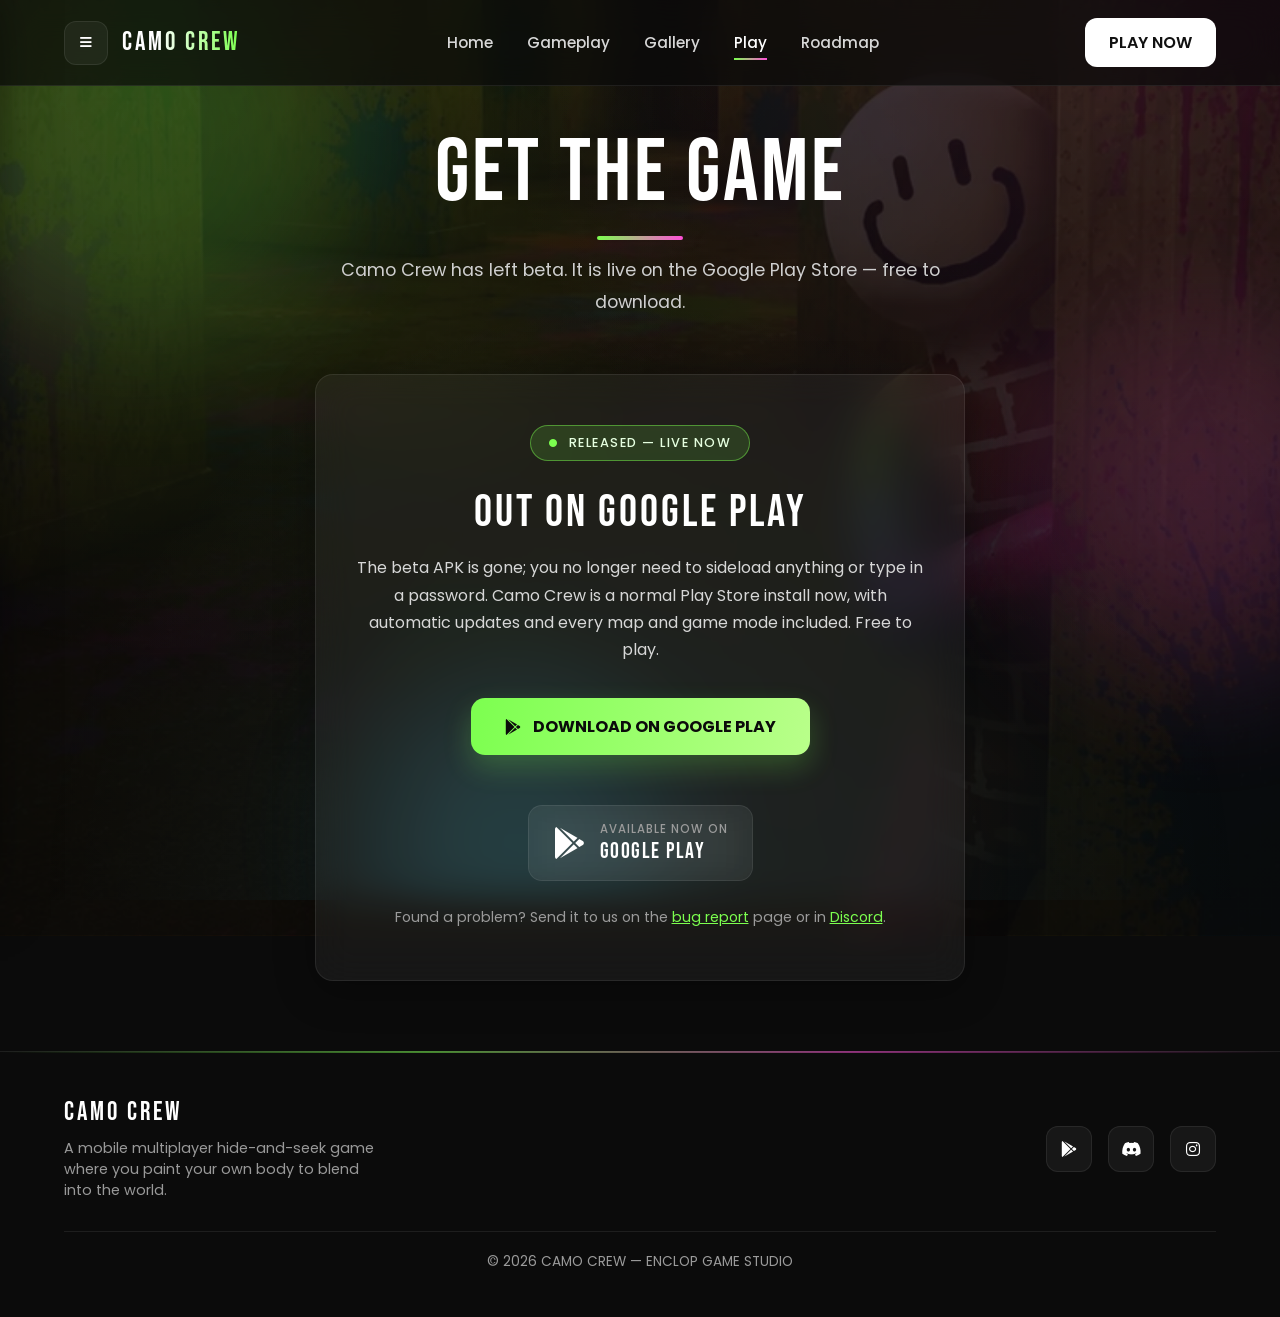
==== client/public/camocrew/beta.html @ c62361b6 "Site redesign + Camo Crew legal pages Adds the /camocrew/privacy and /camocrew/terms routes the game" ====
<!DOCTYPE html>
<html lang="en">
<head>
<meta charset="UTF-8">
<meta name="viewport" content="width=device-width, initial-scale=1.0, viewport-fit=cover">
<title>CAMO CREW | Get The Game</title>

<meta name="description" content="Camo Crew is out now on Google Play. Download it free and start hiding.">
<meta name="theme-color" content="#0b0b0b">
<link rel="icon" href="assets/img/bg6.webp" type="image/webp">

<meta property="og:type" content="website">
<meta property="og:site_name" content="Camo Crew">
<meta property="og:title" content="CAMO CREW | Get The Game">
<meta property="og:description" content="Camo Crew is out now on Google Play. Download it free and start hiding.">
<meta property="og:image" content="box1.jpg">
<meta name="twitter:card" content="summary_large_image">
<meta name="twitter:title" content="CAMO CREW | Get The Game">
<meta name="twitter:description" content="Camo Crew is out now on Google Play. Download it free and start hiding.">

<link rel="preconnect" href="https://fonts.googleapis.com">
<link rel="preconnect" href="https://fonts.gstatic.com" crossorigin>
<link href="https://fonts.googleapis.com/css2?family=Bebas+Neue&family=Poppins:wght@300;400;500;600;700&display=swap" rel="stylesheet">
<link rel="stylesheet" href="https://cdnjs.cloudflare.com/ajax/libs/font-awesome/6.4.0/css/all.min.css">
<link rel="stylesheet" href="assets/style.css">

<style>body::before{background-image:linear-gradient(rgba(9,9,9,.84),rgba(9,9,9,.93)),url("assets/img/bg4.webp")}</style>
</head>
<body>

<!-- Loading Screen -->
<div id="loading-screen">
  <img src="assets/img/bg6.webp" alt="Camo Crew logo" width="140" height="303">
  <div class="logo-text" style="font-size:2rem">CAMO CREW</div>
  <div class="loader-line"><div class="loader-fill"></div></div>
  <p style="margin-top:15px;color:#aaa;font-size:.75rem;letter-spacing:2px">LOADING GAME WORLD...</p>
</div>

<!-- Navigation -->
<nav>
  <div class="nav-brand">
    <button class="menu-btn" id="menuToggle" type="button"><i class="fas fa-bars"></i></button>
    <span class="logo-text">CAMO CREW</span>
  </div>
  <ul class="nav-links">
    <li><a href="index.html">Home</a></li>
    <li><a href="gameplay.html">Gameplay</a></li>
    <li><a href="gallery.html">Gallery</a></li>
    <li><a href="beta.html" class="active">Play</a></li>
    <li><a href="roadmap.html">Roadmap</a></li>
  </ul>
  <a href="https://play.google.com/store/apps/details?id=com.enclop.crewcamo" class="btn-outline" target="_blank" rel="noopener">PLAY NOW</a>
</nav>

<!-- Sidebar -->
<div class="sidebar-overlay" id="sidebarOverlay"></div>
<aside class="sidebar" id="sidebar">
  <div class="sidebar-header">
    <span class="logo-text">MENU</span>
    <button class="sidebar-close" id="sidebarClose" type="button" aria-label="Close menu"><i class="fas fa-times"></i></button>
  </div>
  <ul class="sidebar-menu">
    <li><a href="index.html"><i class="fas fa-home"></i> Home</a></li>
    <li><a href="gameplay.html"><i class="fas fa-gamepad"></i> Gameplay</a></li>
    <li><a href="gallery.html"><i class="fas fa-images"></i> Gallery</a></li>
    <li><a href="beta.html" class="active"><i class="fas fa-rocket"></i> Play</a></li>
    <li><a href="roadmap.html"><i class="fas fa-map"></i> Roadmap</a></li>
    <li><a href="faq.html"><i class="fas fa-question-circle"></i> FAQ</a></li>
    <li><a href="bug-report.html"><i class="fas fa-bug"></i> Bug Report</a></li>
    <li><a href="changelog.html"><i class="fas fa-history"></i> Changelog</a></li>
    <li><a href="contact.html"><i class="fas fa-envelope"></i> Contact</a></li>
  </ul>
</aside>

<div class="container">

<section class="page-header">
  <h1>Get The Game</h1>
  <p>Camo Crew has left beta. It is live on the Google Play Store — free to download.</p>
</section>

<div class="beta-card" data-reveal>
  <div class="beta-status-badge"><i class="fas fa-circle"></i> RELEASED — LIVE NOW</div>

  <h2>Out On Google Play</h2>

  <p>
    The beta APK is gone; you no longer need to sideload anything or type in a password.
    Camo Crew is a normal Play Store install now, with automatic updates and every map and
    game mode included. Free to play.
  </p>

  <a href="https://play.google.com/store/apps/details?id=com.enclop.crewcamo" class="btn-download" target="_blank" rel="noopener">
    <i class="fab fa-google-play"></i> DOWNLOAD ON GOOGLE PLAY
  </a>

  <div class="playstore-badge-box">
    <i class="fab fa-google-play"></i>
    <div class="playstore-text-box">
      <span>Available now on</span>
      <span>Google Play</span>
    </div>
  </div>

  <p style="font-size:.88rem;color:#9b9b9b">
    Found a problem? Send it to us on the <a href="bug-report.html" style="color:var(--accent)">bug report</a> page
    or in <a href="https://discord.com/invite/6DfUdzdFw" target="_blank" rel="noopener" style="color:var(--accent)">Discord</a>.
  </p>
</div>

</div>

<!-- Footer -->
<footer>
  <div class="footer-content">
    <div>
      <span class="logo-text">CAMO CREW</span>
      <p style="color:#999;margin-top:10px;max-width:320px;font-size:.9rem">
        A mobile multiplayer hide-and-seek game where you paint your own body to blend into the world.
      </p>
    </div>
    <div class="socials">
      <a href="https://play.google.com/store/apps/details?id=com.enclop.crewcamo" target="_blank" rel="noopener" title="Google Play" aria-label="Google Play"><i class="fab fa-google-play"></i></a>
      <a href="https://discord.com/invite/6DfUdzdFw" target="_blank" rel="noopener" title="Discord" aria-label="Discord"><i class="fab fa-discord"></i></a>
      <a href="https://www.instagram.com/_enclop" target="_blank" rel="noopener" title="Instagram" aria-label="Instagram"><i class="fab fa-instagram"></i></a>
    </div>
  </div>
  <div class="copyright">© 2026 CAMO CREW — ENCLOP GAME STUDIO</div>
</footer>

<script src="assets/app.js" defer></script>
</body>
</html>
---- client/public/camocrew/assets/style.css ----
/* =========================================================
   CAMO CREW — shared stylesheet
   One file for all pages. Edit here, every page updates.
========================================================= */

:root{
  --bg:#0b0b0b;
  --bg2:#171717;
  --card:rgba(255,255,255,.05);
  --card-hover:rgba(255,255,255,.08);
  --border:rgba(255,255,255,.08);
  --border-hi:rgba(255,255,255,.20);
  --white:#ffffff;
  --text:#d7d7d7;
  --muted:#9b9b9b;
  --radius:18px;

  /* paint accents */
  --accent:#7cff4f;          /* camo lime */
  --accent-2:#ff4fd8;        /* splash magenta */
  --accent-3:#4fd8ff;        /* splash cyan */
  --accent-soft:rgba(124,255,79,.14);
  --accent-line:rgba(124,255,79,.45);

  --ease:cubic-bezier(.22,.61,.36,1);
  --nav-h:82px;
}

*{margin:0;padding:0;box-sizing:border-box}

html{scroll-behavior:smooth;-webkit-text-size-adjust:100%;overflow-x:hidden}

body{
  font-family:'Poppins',sans-serif;
  background:var(--bg);
  color:#fff;
  min-height:100vh;
  min-height:100dvh;
  position:relative;
  display:flex;
  flex-direction:column;
}

img{max-width:100%;display:block}

::selection{background:var(--accent);color:#0b0b0b}

/* =========================================
   BACKGROUND
========================================= */
body::before{
  content:"";
  position:fixed;
  inset:-4%;
  background-image:linear-gradient(rgba(9,9,9,.84), rgba(9,9,9,.93)), url("img/bg1.webp");
  background-size:cover;
  background-position:center;
  background-repeat:no-repeat;
  z-index:-2;
  animation:kenburns 44s ease-in-out infinite alternate;
  will-change:transform;
}

body::after{
  content:"";
  position:fixed;
  inset:0;
  background:
    radial-gradient(circle at 12% 8%, rgba(124,255,79,.10), transparent 42%),
    radial-gradient(circle at 88% 0%, rgba(255,79,216,.09), transparent 45%),
    radial-gradient(circle at 50% 100%, rgba(79,216,255,.07), transparent 55%);
  z-index:-1;
  pointer-events:none;
}

/* floating paint blobs (added by app.js) */
.paint-blobs{position:fixed;inset:0;z-index:-1;overflow:hidden;pointer-events:none}
.paint-blobs span{
  position:absolute;
  border-radius:50%;
  filter:blur(70px);
  opacity:.16;
  will-change:transform;
}
.paint-blobs span:nth-child(1){width:420px;height:420px;background:var(--accent);top:-8%;left:-6%;animation:drift1 26s ease-in-out infinite alternate}
.paint-blobs span:nth-child(2){width:360px;height:360px;background:var(--accent-2);top:35%;right:-8%;animation:drift2 32s ease-in-out infinite alternate}
.paint-blobs span:nth-child(3){width:300px;height:300px;background:var(--accent-3);bottom:-10%;left:28%;animation:drift3 29s ease-in-out infinite alternate}

/* =========================================
   TYPOGRAPHY
========================================= */
h1,h2,h3,.logo-text{
  font-family:'Bebas Neue',sans-serif;
  letter-spacing:3px;
  font-weight:400;
  text-transform:uppercase;
}

/* =========================================
   ANIMATIONS
========================================= */
@keyframes fadeUp{
  0%{opacity:0;transform:translateY(35px)}
  100%{opacity:1;transform:translateY(0)}
}
@keyframes floating{
  0%,100%{transform:translateY(0)}
  50%{transform:translateY(-6px)}
}
@keyframes loading{
  0%{transform:translateX(-120%)}
  100%{transform:translateX(350%)}
}
@keyframes pulseDot{
  0%,100%{opacity:1;transform:scale(1)}
  50%{opacity:.35;transform:scale(.75)}
}
@keyframes kenburns{
  0%{transform:scale(1) translate3d(0,0,0)}
  100%{transform:scale(1.09) translate3d(-1.5%,-1%,0)}
}
@keyframes drift1{0%{transform:translate3d(0,0,0)}100%{transform:translate3d(16vw,12vh,0)}}
@keyframes drift2{0%{transform:translate3d(0,0,0)}100%{transform:translate3d(-14vw,-10vh,0)}}
@keyframes drift3{0%{transform:translate3d(0,0,0)}100%{transform:translate3d(10vw,-14vh,0)}}
@keyframes sheen{
  0%{transform:translateX(-120%) skewX(-18deg)}
  100%{transform:translateX(320%) skewX(-18deg)}
}

/* scroll reveal */
[data-reveal]{
  opacity:0;
  transform:translateY(28px);
  transition:opacity .7s var(--ease), transform .7s var(--ease);
  transition-delay:calc(var(--i,0) * 90ms);
}
[data-reveal].is-visible{opacity:1;transform:none}

/* =========================================
   SCROLLBAR
========================================= */
::-webkit-scrollbar{width:7px}
::-webkit-scrollbar-track{background:#111}
::-webkit-scrollbar-thumb{background:#4b4b4b;border-radius:20px}
::-webkit-scrollbar-thumb:hover{background:var(--accent)}

/* =========================================
   LOADING SCREEN
========================================= */
#loading-screen{
  position:fixed;
  inset:0;
  background:#000;
  display:flex;
  flex-direction:column;
  justify-content:center;
  align-items:center;
  text-align:center;
  z-index:999999;
  transition:opacity .7s ease, visibility .7s ease;
}
#loading-screen.fade-out{opacity:0;visibility:hidden;pointer-events:none}
#loading-screen img{max-width:140px;margin-bottom:16px;animation:floating 3s ease-in-out infinite}
.loader-line{
  width:220px;height:4px;background:#1f1f1f;border-radius:30px;
  overflow:hidden;margin-top:18px;
}
.loader-fill{
  width:40%;height:100%;
  background:linear-gradient(90deg,var(--accent),var(--accent-2));
  animation:loading 1.2s infinite linear;
}

/* =========================================
   NAVIGATION BAR
========================================= */
nav{
  position:fixed;
  top:0;left:0;
  width:100%;
  padding:18px 5%;
  display:flex;
  justify-content:space-between;
  align-items:center;
  gap:16px;
  background:rgba(10,10,10,.70);
  backdrop-filter:blur(18px);
  -webkit-backdrop-filter:blur(18px);
  border-bottom:1px solid var(--border);
  z-index:1000;
  animation:fadeUp .6s ease;
  transition:padding .3s var(--ease), background .3s var(--ease), box-shadow .3s var(--ease);
}
nav.scrolled{
  padding:11px 5%;
  background:rgba(8,8,8,.88);
  box-shadow:0 10px 30px rgba(0,0,0,.45);
}

.nav-brand{display:flex;align-items:center;gap:14px}

.logo-text{font-size:1.6rem;color:#fff}
.nav-brand .logo-text{
  background:linear-gradient(90deg,#fff 30%,var(--accent));
  -webkit-background-clip:text;
  background-clip:text;
  -webkit-text-fill-color:transparent;
}

.menu-btn{
  width:44px;height:44px;
  border:1px solid var(--border);
  border-radius:12px;
  background:rgba(255,255,255,.05);
  color:#fff;cursor:pointer;
  transition:.3s var(--ease);
  flex-shrink:0;
}
.menu-btn:hover{background:var(--accent);color:#111;border-color:var(--accent);transform:scale(1.06)}

.nav-links{display:flex;list-style:none;gap:34px}
.nav-links li{list-style:none}
.nav-links a{
  color:var(--text);
  text-decoration:none;
  font-size:.95rem;
  font-weight:500;
  position:relative;
  transition:.3s;
}
.nav-links a::after{
  content:"";position:absolute;left:0;bottom:-7px;
  width:0;height:2px;
  background:linear-gradient(90deg,var(--accent),var(--accent-2));
  transition:.3s var(--ease);
}
.nav-links a:hover,.nav-links a.active{color:#fff}
.nav-links a:hover::after,.nav-links a.active::after{width:100%}

.btn-outline{
  padding:12px 24px;
  border-radius:12px;
  background:#fff;
  color:#111;
  text-decoration:none;
  font-weight:600;
  white-space:nowrap;
  transition:.3s var(--ease);
}
.btn-outline:hover{
  transform:translateY(-3px);
  background:var(--accent);
  box-shadow:0 10px 24px rgba(124,255,79,.28);
}

/* =========================================
   SIDEBAR
========================================= */
.sidebar{
  position:fixed;
  top:0;left:-320px;
  width:290px;
  max-width:86vw;
  height:100vh;height:100dvh;
  background:rgba(15,15,15,.97);
  backdrop-filter:blur(24px);
  -webkit-backdrop-filter:blur(24px);
  border-right:1px solid var(--border);
  padding:28px 20px;
  transition:left .35s var(--ease);
  z-index:2000;
  display:flex;
  flex-direction:column;
  overflow-y:auto;
  box-shadow:20px 0 50px rgba(0,0,0,.5);
}
.sidebar.open{left:0}

.sidebar-overlay{
  position:fixed;inset:0;
  background:rgba(0,0,0,.55);
  backdrop-filter:blur(4px);
  opacity:0;visibility:hidden;
  transition:.35s;
  z-index:1500;
}
.sidebar-overlay.open{opacity:1;visibility:visible}

.sidebar-header{
  display:flex;justify-content:space-between;align-items:center;
  padding-bottom:18px;margin-bottom:25px;
  border-bottom:1px solid var(--border);
}
.sidebar-close{
  background:none;border:none;color:#fff;
  font-size:1.2rem;cursor:pointer;
  width:44px;height:44px;
  transition:.3s var(--ease);
}
.sidebar-close:hover{transform:rotate(90deg);color:var(--accent)}

.sidebar-menu{
  list-style:none;display:flex;flex-direction:column;
  gap:8px;margin-top:10px;
}
.sidebar-menu li{width:100%}
.sidebar-menu a{
  display:flex;align-items:center;gap:14px;
  min-height:46px;
  padding:12px 16px;
  text-decoration:none;color:var(--text);
  border-radius:12px;
  transition:.3s var(--ease);
  font-size:.95rem;font-weight:500;
}
.sidebar-menu a i{width:22px;text-align:center}
.sidebar-menu a:hover{
  background:var(--accent-soft);
  color:#fff;transform:translateX(8px);
}
.sidebar-menu a:hover i{color:var(--accent)}
.sidebar-menu a.active{background:var(--accent);color:#111;font-weight:600}
.sidebar-menu a.active i{color:#111}

/* =========================================
   MAIN CONTAINER
========================================= */
.container{
  max-width:1250px;
  width:100%;
  margin:auto;
  padding:130px 5% 70px;
  position:relative;
  z-index:2;
  flex:1;
}

/* =========================================
   PAGE HEADER (inner pages)
========================================= */
.page-header{
  text-align:center;
  margin-bottom:56px;
  animation:fadeUp .8s ease;
}
.page-header h1{
  font-size:clamp(2.6rem,8vw,5.5rem);
  color:#fff;
  margin-bottom:15px;
  line-height:1;
}
.page-header h1::after{
  content:"";
  display:block;
  width:86px;height:4px;
  margin:18px auto 0;
  border-radius:4px;
  background:linear-gradient(90deg,var(--accent),var(--accent-2));
}
.page-header p{
  color:#cfcfcf;
  font-size:clamp(.98rem,2.4vw,1.1rem);
  max-width:650px;
  margin:auto;
  line-height:1.8;
}

/* =========================================
   SHARED CARD LOOK
========================================= */
.card-surface,
.stat-card,.feature-card,.gallery-item,.mechanics-box,
.timeline-item,.faq-item,.changelog-card,.beta-card,
.report-card,.contact-info-card,.contact-form-card{
  background:var(--card);
  border:1px solid var(--border);
  border-radius:var(--radius);
  backdrop-filter:blur(18px);
  -webkit-backdrop-filter:blur(18px);
  position:relative;
  transition:transform .35s var(--ease), background .35s var(--ease), border-color .35s var(--ease), box-shadow .35s var(--ease);
}

.stat-card:hover,.feature-card:hover,.gallery-item:hover,
.timeline-item:hover,.changelog-card:hover,.contact-info-card:hover{
  transform:translateY(-8px);
  background:var(--card-hover);
  border-color:var(--accent-line);
  box-shadow:0 18px 40px rgba(0,0,0,.45), 0 0 0 1px rgba(124,255,79,.06);
}

/* sheen sweep on hover */
.stat-card,.feature-card,.gallery-item{overflow:hidden}
.stat-card::after,.feature-card::after,.gallery-item::after{
  content:"";
  position:absolute;top:0;left:0;
  width:45%;height:100%;
  background:linear-gradient(90deg,transparent,rgba(255,255,255,.10),transparent);
  transform:translateX(-120%) skewX(-18deg);
  pointer-events:none;
}
.stat-card:hover::after,.feature-card:hover::after,.gallery-item:hover::after{
  animation:sheen .9s var(--ease);
}

/* =========================================
   HERO (home)
========================================= */
.hero{
  min-height:80vh;
  min-height:80dvh;
  display:flex;
  flex-direction:column;
  justify-content:center;
  align-items:flex-start;
  max-width:760px;
}
.hero > *{animation:fadeUp .9s var(--ease) both}
.hero-badge{animation-delay:.05s}
.hero h1{animation-delay:.15s}
.hero p{animation-delay:.28s}
.hero-actions{animation-delay:.4s}

.hero-badge{
  display:inline-flex;align-items:center;gap:10px;
  padding:10px 18px;
  background:var(--accent-soft);
  border:1px solid var(--accent-line);
  border-radius:50px;
  font-size:.8rem;letter-spacing:2px;
  color:#e6ffe0;
  margin-bottom:28px;
}
.hero-badge::before{
  content:"";width:8px;height:8px;border-radius:50%;
  background:var(--accent);
  box-shadow:0 0 12px var(--accent);
  animation:pulseDot 1.6s infinite;
}

.hero h1{
  font-size:clamp(3rem,10vw,7rem);
  line-height:.92;
  margin-bottom:24px;
  color:#fff;
}
.hero h1 span{
  background:linear-gradient(100deg,var(--accent),var(--accent-3) 55%,var(--accent-2));
  -webkit-background-clip:text;background-clip:text;
  -webkit-text-fill-color:transparent;
}
.hero p{
  font-size:clamp(1rem,2.6vw,1.1rem);
  line-height:1.9;
  color:#cfcfcf;
  max-width:620px;
  margin-bottom:40px;
}
.hero-actions{display:flex;gap:18px;flex-wrap:wrap;align-items:center}

/* =========================================
   BUTTONS
========================================= */
.btn-primary,.btn-download{
  display:inline-flex;align-items:center;justify-content:center;gap:12px;
  padding:16px 34px;
  background:linear-gradient(100deg,var(--accent),#b9ff8a);
  color:#0b0b0b;
  text-decoration:none;
  font-family:'Poppins',sans-serif;
  font-weight:700;
  font-size:1rem;
  border:none;
  border-radius:14px;
  cursor:pointer;
  transition:.35s var(--ease);
  box-shadow:0 12px 28px rgba(124,255,79,.22);
}
.btn-primary:hover,.btn-download:hover{
  transform:translateY(-4px);
  box-shadow:0 18px 38px rgba(124,255,79,.34);
  filter:brightness(1.06);
}

.playstore-badge,.playstore-badge-box{
  display:inline-flex;align-items:center;gap:15px;
  padding:15px 24px;
  background:rgba(255,255,255,.05);
  border:1px solid var(--border);
  border-radius:14px;
  backdrop-filter:blur(16px);
  transition:.35s var(--ease);
}
.playstore-badge:hover,.playstore-badge-box:hover{
  transform:translateY(-4px);
  background:var(--card-hover);
  border-color:var(--accent-line);
}
.playstore-badge i,.playstore-badge-box i{font-size:2rem;color:#fff}
.playstore-text,.playstore-text-box{display:flex;flex-direction:column;text-align:left}
.playstore-text span:first-child,.playstore-text-box span:first-child{
  font-size:.72rem;color:var(--muted);letter-spacing:1px;text-transform:uppercase;font-weight:500;
}
.playstore-text span:last-child{font-size:1rem;font-weight:600;color:#fff}
.playstore-text-box span:last-child{
  font-size:1.4rem;font-family:'Bebas Neue',sans-serif;
  letter-spacing:1.5px;color:#fff;line-height:1.1;margin-top:2px;
}

/* =========================================
   STATS (home)
========================================= */
.stats-grid{
  display:grid;
  grid-template-columns:repeat(auto-fit,minmax(240px,1fr));
  gap:22px;
  margin-top:60px;
}
.stat-card{padding:28px;text-align:center}
.stat-card i{font-size:2rem;margin-bottom:15px;color:var(--accent)}
.stat-card h3{font-size:2.2rem;margin-bottom:10px;color:#fff}
.stat-card p{color:#bcbcbc;line-height:1.6;font-size:.95rem}

/* =========================================
   FEATURES / MECHANICS (gameplay)
========================================= */
.mechanics-box{padding:40px;margin-bottom:50px}
.mechanics-box h3{font-size:clamp(1.8rem,5vw,2.5rem);margin-bottom:15px;color:#fff}
.mechanics-box p{color:var(--text);line-height:1.8;font-size:1.05rem}
.mechanics-box p + p{margin-top:14px}

.features-grid{
  display:grid;
  grid-template-columns:repeat(auto-fit,minmax(280px,1fr));
  gap:22px;
}
.feature-card{padding:40px 30px;text-align:center}
.feature-card i{font-size:2.5rem;margin-bottom:20px;color:var(--accent)}
.feature-card h3{font-size:clamp(1.4rem,4vw,1.8rem);margin-bottom:15px;color:#fff}
.feature-card p{color:var(--text);line-height:1.6;font-size:.95rem}

/* =========================================
   GALLERY
========================================= */
.filter-tabs{
  display:flex;justify-content:center;gap:14px;
  margin-bottom:40px;flex-wrap:wrap;
}
.filter-btn{
  background:var(--card);
  border:1px solid var(--border);
  color:var(--text);
  min-height:44px;
  padding:10px 22px;
  border-radius:12px;
  cursor:pointer;
  font-family:'Poppins',sans-serif;
  font-size:.9rem;font-weight:500;
  transition:.3s var(--ease);
  backdrop-filter:blur(18px);
}
.filter-btn:hover{border-color:var(--accent-line);color:#fff;transform:translateY(-2px)}
.filter-btn.active{background:var(--accent);border-color:var(--accent);color:#111;font-weight:600}

.gallery-grid{
  display:grid;
  grid-template-columns:repeat(auto-fit,minmax(300px,1fr));
  gap:25px;
}
.gallery-item{display:flex;flex-direction:column}
.gallery-item.is-hidden{display:none}
.gallery-item.is-filtering{opacity:0;transform:scale(.97)}
.gallery-img-box{
  aspect-ratio:16/10;
  background:#111;
  position:relative;overflow:hidden;
  border-bottom:1px solid var(--border);
}
.gallery-img-box img{
  width:100%;height:100%;object-fit:cover;
  transition:transform .5s var(--ease);
}
.gallery-item:hover .gallery-img-box img{transform:scale(1.07)}
.gallery-info{padding:24px;display:flex;flex-direction:column;gap:10px}
.gallery-info h3{font-size:1.5rem;color:#fff}
.gallery-info p{font-size:.95rem;color:var(--text);line-height:1.6}
.gallery-tag{
  align-self:flex-start;
  font-size:.75rem;
  background:var(--accent-soft);
  color:var(--accent);
  padding:6px 14px;
  border-radius:50px;
  margin-top:6px;
  border:1px solid var(--accent-line);
  letter-spacing:1px;
}

/* =========================================
   ROADMAP TIMELINE
========================================= */
.timeline{position:relative;padding-left:40px}
.timeline::before{
  content:'';position:absolute;left:7px;top:10px;bottom:10px;
  width:2px;
  background:linear-gradient(to bottom,var(--accent),var(--accent-2) 55%,rgba(255,255,255,.08));
}
.timeline-item{margin-bottom:40px;padding:35px 30px}
.timeline-dot{
  position:absolute;left:-42px;top:35px;
  width:18px;height:18px;
  background:#0b0b0b;
  border:3px solid var(--accent);
  border-radius:50%;
  transition:.3s var(--ease);
}
.timeline-item:hover .timeline-dot{
  box-shadow:0 0 18px rgba(124,255,79,.65);
  background:var(--accent);
}
.phase-tag{
  display:inline-block;font-size:.75rem;
  background:var(--accent-soft);color:var(--accent);
  padding:8px 16px;border-radius:50px;
  border:1px solid var(--accent-line);
  margin-bottom:20px;letter-spacing:1.5px;font-weight:500;
}
.timeline-item h3{font-size:clamp(1.5rem,4.5vw,2.2rem);color:#fff;margin-bottom:12px}
.timeline-item p{font-size:1rem;color:var(--text);line-height:1.7;margin-bottom:25px}
.timeline-checklist{list-style:none;display:flex;flex-direction:column;gap:12px}
.timeline-checklist li{
  font-size:.95rem;color:#cfcfcf;
  display:flex;align-items:center;gap:14px;
}
.timeline-checklist li i{color:var(--accent);font-size:1.1rem}

/* =========================================
   FAQ ACCORDION
========================================= */
.faq-accordion{display:flex;flex-direction:column;gap:16px;width:100%}
.faq-item{overflow:hidden}
.faq-item:hover{background:var(--card-hover)}
.faq-item.active{border-color:var(--accent-line)}
.faq-question{
  width:100%;padding:22px 30px;
  background:none;border:none;color:#fff;
  font-family:'Poppins',sans-serif;
  font-size:1.05rem;font-weight:500;
  text-align:left;cursor:pointer;
  display:flex;justify-content:space-between;align-items:center;gap:20px;
}
.faq-question i{color:var(--accent);font-size:.9rem;transition:transform .35s var(--ease)}
.faq-item.active .faq-question i{transform:rotate(180deg)}
.faq-answer{
  max-height:0;overflow:hidden;
  padding:0 30px;
  font-size:.95rem;color:var(--text);line-height:1.7;
  transition:max-height .4s var(--ease), padding .4s var(--ease);
}
.faq-item.active .faq-answer{max-height:520px;padding:0 30px 25px}

/* =========================================
   CHANGELOG
========================================= */
.changelog-feed{display:flex;flex-direction:column;gap:24px;width:100%}
.changelog-card{padding:30px}
.changelog-card.latest{border-color:var(--accent-line);background:rgba(124,255,79,.06)}
.version-header{
  display:flex;justify-content:space-between;align-items:center;
  flex-wrap:wrap;gap:12px;margin-bottom:20px;
  padding-bottom:16px;border-bottom:1px solid var(--border);
}
.version-title{
  font-family:'Poppins',sans-serif;font-size:1.25rem;font-weight:600;color:#fff;
  display:flex;align-items:center;gap:12px;
}
.version-badge{
  font-family:'Poppins',sans-serif;font-size:.72rem;font-weight:600;
  letter-spacing:.5px;padding:4px 12px;border-radius:20px;text-transform:uppercase;
  background:rgba(255,255,255,.1);color:var(--text);
  border:1px solid rgba(255,255,255,.15);
}
.changelog-card.latest .version-badge{background:var(--accent);color:#111;border:none}
.version-date{font-size:.85rem;color:var(--muted);font-weight:400}
.patch-notes{list-style:none;display:flex;flex-direction:column;gap:14px}
.patch-notes li{
  font-size:.95rem;color:var(--text);
  display:flex;align-items:flex-start;gap:12px;line-height:1.6;
}
.patch-notes li i{color:var(--accent);margin-top:5px;font-size:.75rem}
.patch-notes li strong{color:#fff;font-weight:600}

/* =========================================
   BETA CARD
========================================= */
.beta-card{
  padding:50px 40px;max-width:650px;width:100%;
  margin:auto;text-align:center;
  box-shadow:0 10px 40px rgba(0,0,0,.3);
  display:flex;flex-direction:column;gap:25px;
}
.beta-status-badge{
  display:inline-flex;align-items:center;gap:10px;
  background:var(--accent-soft);
  border:1px solid var(--accent-line);
  color:#e6ffe0;
  padding:8px 18px;border-radius:50px;
  font-size:.8rem;letter-spacing:1.5px;font-weight:500;align-self:center;
}
.beta-status-badge i{font-size:.5rem;color:var(--accent);animation:pulseDot 1.5s infinite}
.beta-card h2{font-size:clamp(2rem,6vw,2.8rem);color:#fff;margin-bottom:-10px}
.beta-card p{color:var(--text);font-size:1rem;line-height:1.7}
.beta-card .btn-download{align-self:center;margin-top:10px}
.beta-card .playstore-badge-box{align-self:center;margin-top:25px}

/* =========================================
   FORMS (bug report / contact)
========================================= */
.report-card{padding:45px 40px;width:100%;box-shadow:0 10px 40px rgba(0,0,0,.3)}
.contact-grid{display:grid;grid-template-columns:1fr 1.3fr;gap:28px;align-items:start}
.contact-info-card,.contact-form-card{padding:30px}
.contact-info-card{display:flex;flex-direction:column;gap:24px}
.contact-info-card h3{
  font-size:1.5rem;color:#fff;
  border-bottom:1px solid var(--border);padding-bottom:12px;
}
.info-item{display:flex;align-items:flex-start;gap:16px}
.info-item i{font-size:1.2rem;color:var(--accent);margin-top:3px;width:20px;text-align:center}
.info-item h4{font-size:.95rem;font-weight:600;color:#fff;margin-bottom:3px}
.info-item p,.info-item a{font-size:.9rem;color:var(--text);line-height:1.6;text-decoration:none;word-break:break-word}
.info-item a:hover{color:var(--accent)}

.form-group{margin-bottom:22px}
.form-group label{
  display:block;font-size:.88rem;color:var(--text);
  margin-bottom:8px;font-weight:500;letter-spacing:.5px;
}
.form-control{
  width:100%;
  padding:14px 18px;
  background:rgba(255,255,255,.04);
  border:1px solid var(--border);
  border-radius:12px;
  color:#fff;
  font-family:'Poppins',sans-serif;
  font-size:1rem;
  transition:.3s var(--ease);
}
.form-control::placeholder{color:#7d7d7d}
.form-control:focus{
  outline:none;
  border-color:var(--accent);
  background:rgba(255,255,255,.08);
  box-shadow:0 0 0 3px rgba(124,255,79,.14);
}
textarea.form-control{resize:vertical;min-height:130px}
select.form-control option{background:#171717;color:#fff}

.submit-btn{
  width:100%;
  min-height:52px;
  padding:16px;
  background:linear-gradient(100deg,var(--accent),#b9ff8a);
  border:none;border-radius:12px;
  color:#0b0b0b;
  font-family:'Poppins',sans-serif;
  font-weight:600;font-size:1rem;
  cursor:pointer;
  transition:.3s var(--ease);
  margin-top:10px;
}
.submit-btn:hover{
  transform:translateY(-2px);
  box-shadow:0 12px 26px rgba(124,255,79,.3);
  filter:brightness(1.05);
}

.success-alert{
  display:none;
  background:var(--accent-soft);
  border:1px solid var(--accent-line);
  color:#e6ffe0;
  padding:16px;border-radius:12px;
  margin-bottom:25px;font-size:.92rem;text-align:center;
}

/* =========================================
   FOOTER
========================================= */
footer{
  margin-top:auto;
  padding:45px 5%;
  background:rgba(12,12,12,.9);
  border-top:1px solid var(--border);
  width:100%;
  position:relative;
  z-index:2;
}
footer::before{
  content:"";
  position:absolute;top:-1px;left:0;right:0;height:2px;
  background:linear-gradient(90deg,transparent,var(--accent),var(--accent-2),transparent);
  opacity:.5;
}
.footer-content{
  max-width:1250px;margin:auto;
  display:flex;justify-content:space-between;align-items:center;
  flex-wrap:wrap;gap:25px;
}
.footer-content .logo-text{font-size:1.6rem}
.socials{display:flex;gap:16px}
.socials a{
  width:46px;height:46px;
  display:flex;justify-content:center;align-items:center;
  background:rgba(255,255,255,.05);
  border:1px solid var(--border);
  border-radius:12px;
  color:#fff;text-decoration:none;
  transition:.3s var(--ease);
}
.socials a:hover{
  background:var(--accent);color:#111;border-color:var(--accent);
  transform:translateY(-5px);
  box-shadow:0 10px 22px rgba(124,255,79,.28);
}
.copyright{
  max-width:1250px;margin:30px auto 0;
  padding-top:20px;
  border-top:1px solid var(--border);
  text-align:center;color:var(--muted);font-size:.85rem;
}

/* =========================================
   BACK TO TOP
========================================= */
.to-top{
  position:fixed;right:22px;bottom:22px;
  width:46px;height:46px;
  display:flex;align-items:center;justify-content:center;
  border:1px solid var(--accent-line);
  border-radius:12px;
  background:rgba(15,15,15,.85);
  backdrop-filter:blur(12px);
  color:var(--accent);
  cursor:pointer;
  opacity:0;visibility:hidden;transform:translateY(12px);
  transition:.3s var(--ease);
  z-index:900;
}
.to-top.show{opacity:1;visibility:visible;transform:none}
.to-top:hover{background:var(--accent);color:#111}

/* =========================================
   RESPONSIVE
========================================= */
@media(max-width:1024px){
  .contact-grid{grid-template-columns:1fr}
  .nav-links{gap:22px}
  .nav-links a{font-size:.88rem}
  .mechanics-box{padding:32px}
  .beta-card{padding:42px 30px}
  .report-card{padding:36px 28px}
}

@media(max-width:768px){
  /* busy backgrounds zoom in on phones - keep text readable */
  body::before{filter:brightness(.62) saturate(.9)}
  .nav-links{display:none}
  nav{padding:14px 5%}
  nav.scrolled{padding:10px 5%}
  .container{padding:104px 5% 56px}
  .hero{align-items:center;text-align:center}
  .hero-actions{justify-content:center;width:100%}
  .hero-actions > *{width:100%;justify-content:center}
  .stats-grid{grid-template-columns:1fr;margin-top:44px}
  .gallery-grid,.features-grid{grid-template-columns:1fr}
  .mechanics-box,.feature-card{padding:28px 22px}
  .timeline{padding-left:25px}
  .timeline::before{left:4px}
  .timeline-dot{left:-26px;width:14px;height:14px;top:32px}
  .timeline-item{padding:26px 20px}
  .faq-question{font-size:.95rem;padding:18px 20px}
  .faq-item.active .faq-answer{padding:0 20px 20px}
  .changelog-card{padding:22px}
  .version-title{font-size:1.05rem;flex-wrap:wrap}
  .footer-content{flex-direction:column;text-align:center}
  .footer-content p{margin-inline:auto}
  .playstore-badge-box{flex-direction:column;text-align:center;gap:10px}
  .playstore-text-box{align-items:center;text-align:center}
  .to-top{right:14px;bottom:14px}
}

@media(max-width:420px){
  .btn-outline{padding:10px 16px;font-size:.85rem}
  .logo-text{font-size:1.3rem}
  .container{padding-top:96px}
  .beta-card,.report-card{padding:28px 18px}
  .gallery-info,.contact-info-card,.contact-form-card{padding:20px}
}

/* =========================================
   REDUCED MOTION
========================================= */
@media(prefers-reduced-motion:reduce){
  *,*::before,*::after{
    animation-duration:.01ms !important;
    animation-iteration-count:1 !important;
    transition-duration:.01ms !important;
    scroll-behavior:auto !important;
  }
  [data-reveal]{opacity:1;transform:none}
  .paint-blobs{display:none}
}
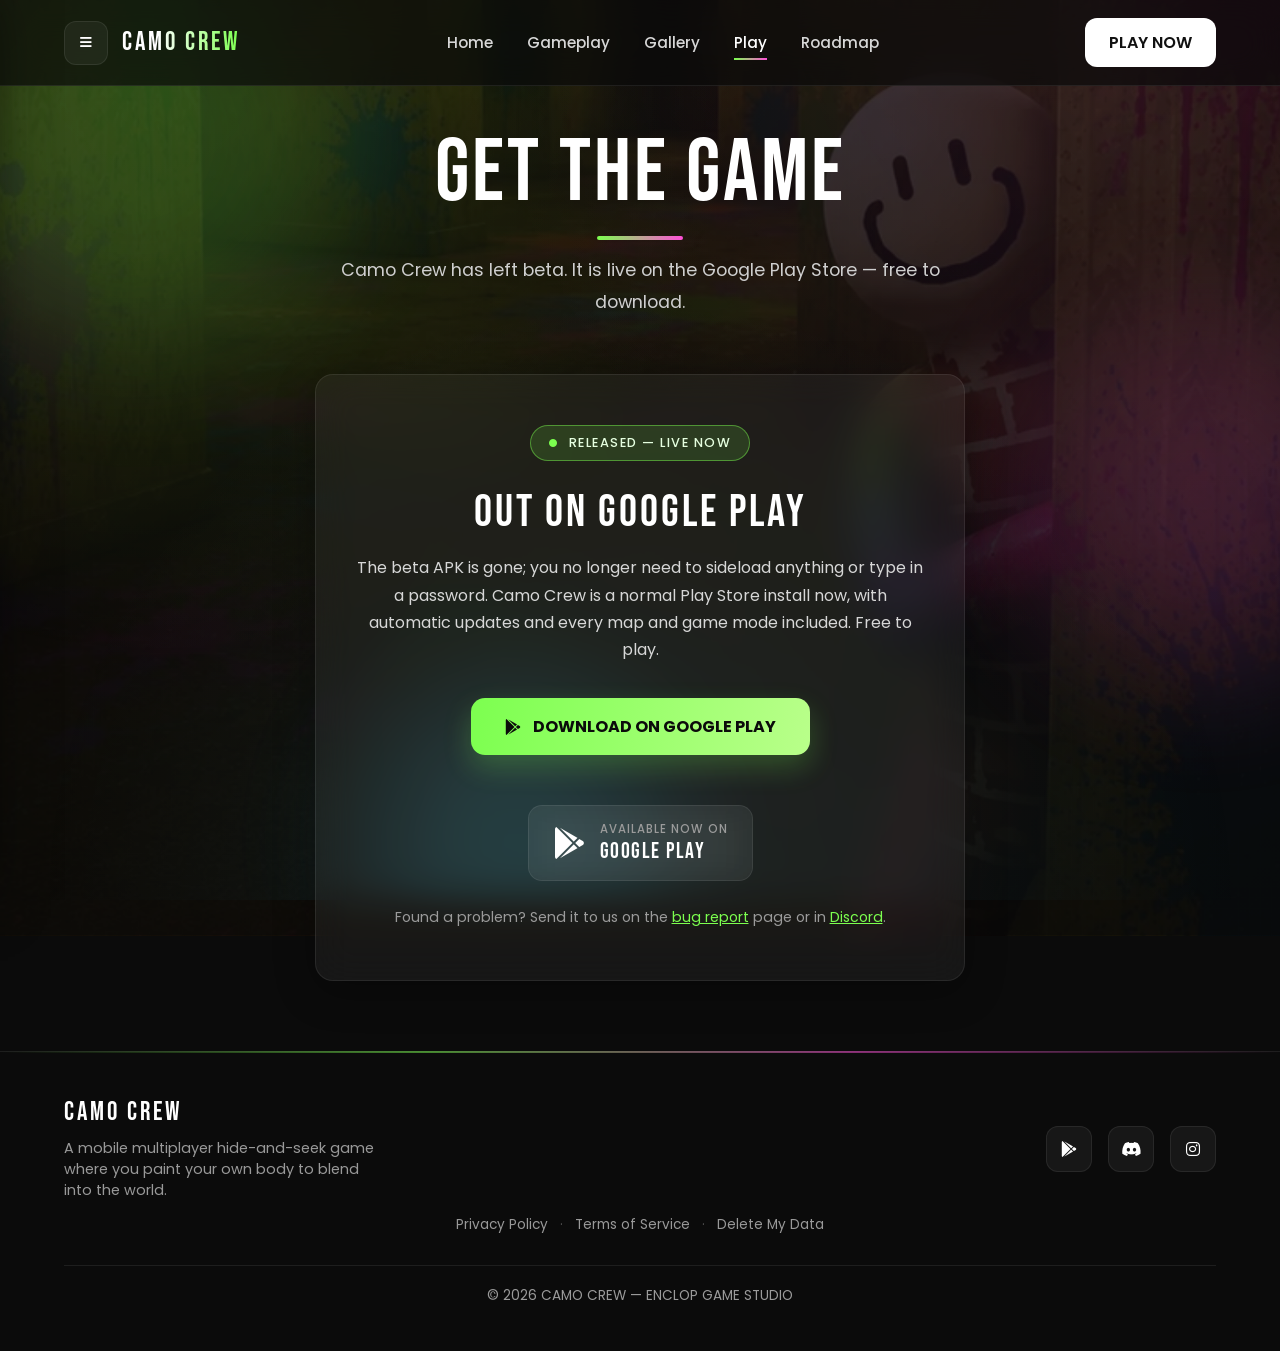
==== commit 4c1c944f: "Compliance round 2: contact address, legal scoping, robots/sitemap, app-ads.txt Contact: every publi" ====
--- a/client/public/camocrew/beta.html
+++ b/client/public/camocrew/beta.html
@@ -125,6 +125,15 @@
       <a href="https://www.instagram.com/_enclop" target="_blank" rel="noopener" title="Instagram" aria-label="Instagram"><i class="fab fa-instagram"></i></a>
     </div>
   </div>
+  <!-- The game is ad-funded and takes purchases, so its own site must reach the
+       policy and the EULA. These are the URLs registered with Google Play. -->
+  <div class="legal-links" style="text-align:center;margin-top:14px;font-size:.85rem">
+    <a href="/camocrew/privacy" style="color:#999;text-decoration:none">Privacy Policy</a>
+    <span style="color:#555;margin:0 8px">·</span>
+    <a href="/camocrew/terms" style="color:#999;text-decoration:none">Terms of Service</a>
+    <span style="color:#555;margin:0 8px">·</span>
+    <a href="/camocrew/delete-my-data" style="color:#999;text-decoration:none">Delete My Data</a>
+  </div>
   <div class="copyright">© 2026 CAMO CREW — ENCLOP GAME STUDIO</div>
 </footer>
 
